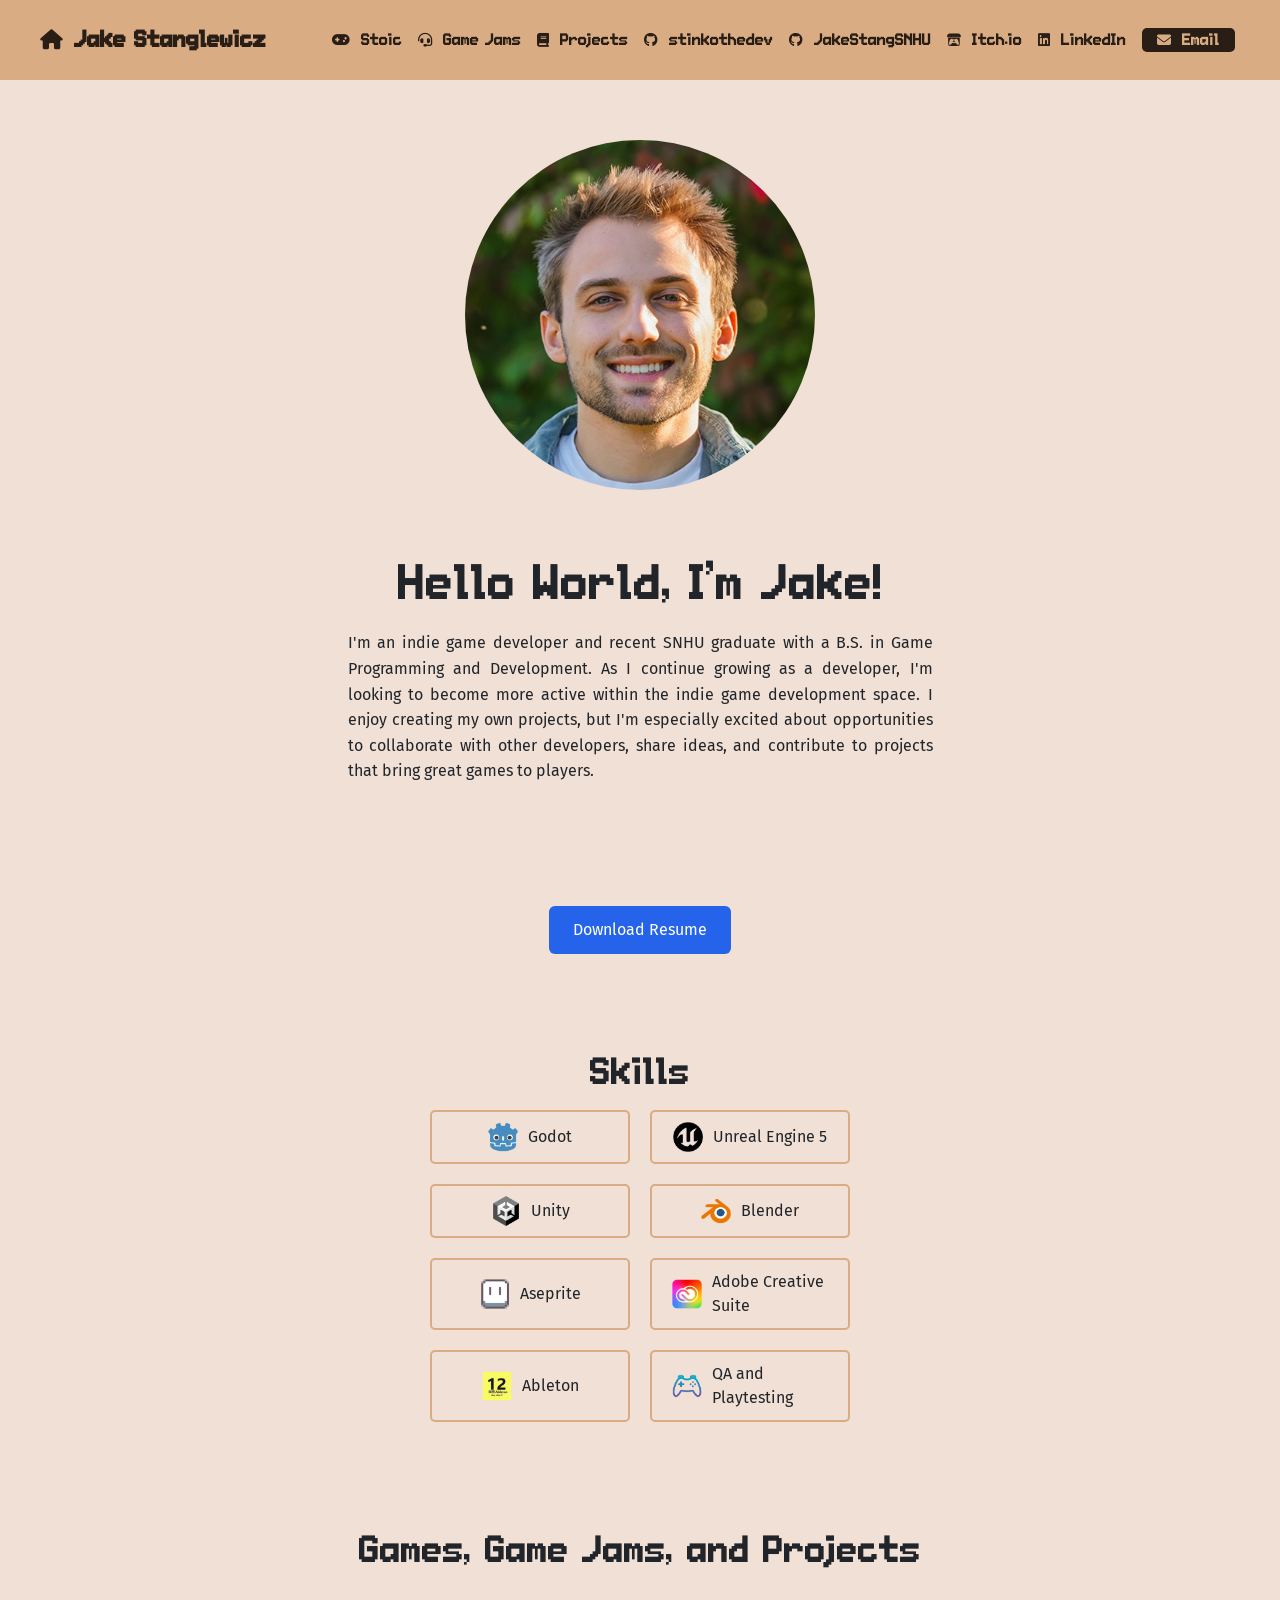
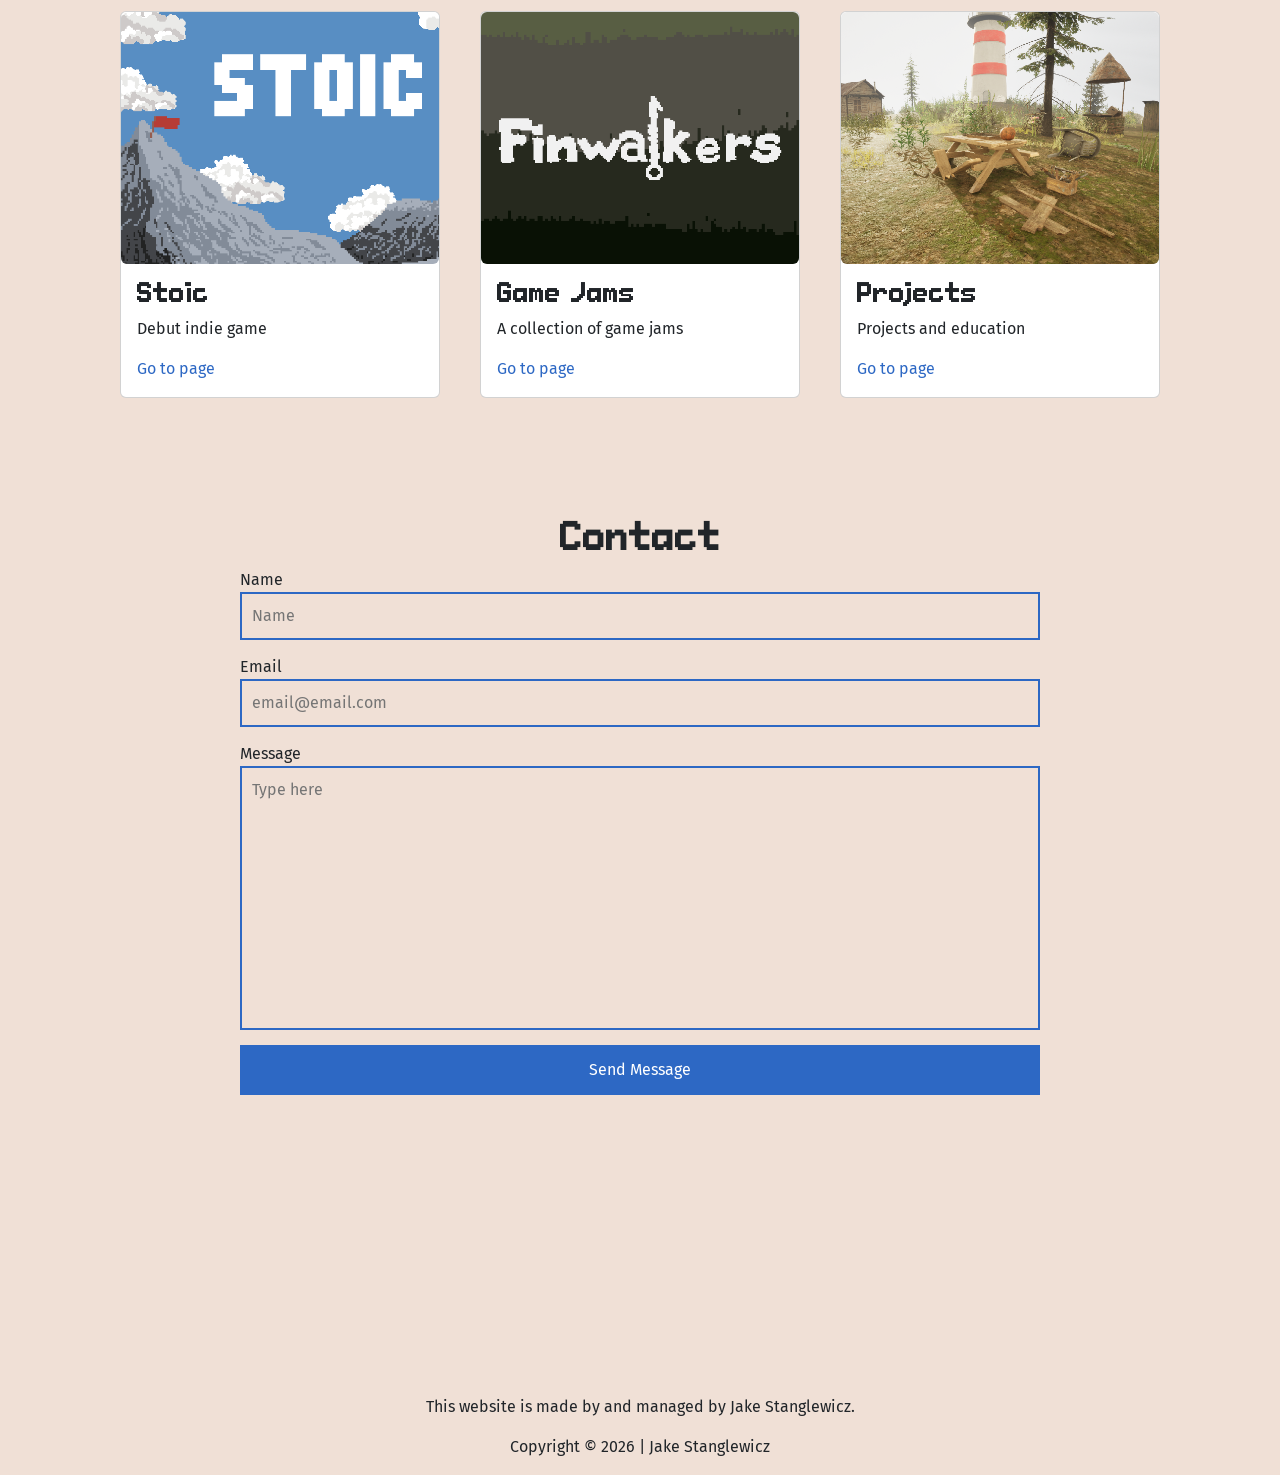
==== index.html @ 76872e25 "first commit" ====
<!DOCTYPE html>
<html lang="en">
<head>
    <meta charset="UTF-8">
    <meta name="viewport" content="width=device-width, initial-scale=1.0">
    <meta name="description" content="Welcome to my web development and design portfolio. Check out my latest work and projects.">

    <!-- Fonts Preconnect -->
    <link rel="preconnect" href="https://fonts.googleapis.com">
    <link rel="preconnect" href="https://fonts.gstatic.com" crossorigin>
    
    <link href="https://fonts.googleapis.com/css2?family=Fira+Sans:ital,wght@0,400;0,600;1,400;1,600&display=swap" rel="stylesheet">

    <link rel="stylesheet" href="https://cdnjs.cloudflare.com/ajax/libs/font-awesome/6.5.1/css/all.min.css" integrity="sha512-DTOQO9RWCH3ppGqcWaEA1BIZOC6xxalwEsw9c2QQeAIftl+Vegovlnee1c9QX4TctnWMn13TZye+giMm8e2LwA==" crossorigin="anonymous" referrerpolicy="no-referrer" />

    <!-- 1. The Local Bootstrap Style Link -->
    <link rel="stylesheet" href="bootstrap.min.css">

    <!-- Your Custom Stylesheet -->
    <link rel="stylesheet" href="styles.css">

    <title>Portfolio</title>
</head>

<body class="body-one">
    <!--- NAVBAR 1 - TOP LINKS -->
    <nav class="index-nav">
        <div class="left">
            <a href="/">
                <i class="fa-solid fa-house"></i>
                Jake Stanglewicz
            </a>
        </div>

        <div class="right">

            <a href="stoic.html" target="_blank" rel="noopener noreferrer">
                <i class="fa-solid fa-gamepad"></i>
                <span>Stoic</span>
            </a>

            <a href="gamejams.html" target="_blank" rel="noopener noreferrer">
                <i class="fa-solid fa-headset"></i>
                <span>Game Jams</span>
            </a>

            <a href="projects.html" target="_blank" rel="noopener noreferrer">
                <i class="fa-solid fa-book"></i>
                <span>Projects</span>
            </a>

            <!-- <a href="Experiences" target="_blank" rel="noopener noreferrer">
                <i class="fa-solid fa-handshake"></i>
                <span>Experiences</span>
            </a> -->

            <a href="https://github.com/stinkothedev" target="_blank" rel="noopener noreferrer">
                <i class="fa-brands fa-github"></i>
                <span>stinkothedev</span>
            </a>

            <a href="https://github.com/JakeStangSNHU" target="_blank" rel="noopener noreferrer">
                <i class="fa-brands fa-github"></i>
                <span>JakeStangSNHU</span>
            </a>


            <a href="https://stinkothedev.itch.io/" target="_blank" rel="noopener noreferrer">
                <i class="fa-brands fa-itch-io"></i>
                <span>Itch.io</span>
            </a>

            <a href="https://www.linkedin.com/in/jake-stanglewicz-2516b224b/" target="_blank" rel="noopener noreferrer">
                <i class="fa-brands fa-linkedin"></i>
                <span>LinkedIn</span>
            </a>

            <a href="mailto:jaketstang@outlook.com">
                <i class="fa-solid fa-envelope"></i>
                <span>Email</span>
            </a>

        </div>
    </nav>

    

    <main>


        <!-- Hero Headshot -->
         <section class="headshot-section">
            <div class="headshot">
                <img src="Images/hero-headshot-fixed.webp" alt="Jake Stanglewicz Headshot">
            </div>
         </section>

        <!--- Section 1: Hero -->
        <section class="hero-section">

            <div class="text">
                <h2>Hello World, I'm Jake!</h2>
                <p>I'm an indie game developer and recent SNHU graduate with a B.S. in Game Programming and Development. 
                    As I continue growing as a developer, I'm looking to become more active within the indie game development space. 
                    I enjoy creating my own projects, but I'm especially excited about opportunities to collaborate with other developers, 
                    share ideas, and contribute to projects that bring great games to players.</p>
            
                <!-- <div class="links">

                    <a href="#skills">
                        <i class="fa-solid fa-code"></i>
                        <span>Skills</span>
                    </a>

                    <a href="#gamesandprojects">
                        <i class="fa-solid fa-gamepad"></i>
                        <span>Games and Projects</span>
                    </a>

                    <a href="#contact">
                        <i class="fa-solid fa-envelope"></i>
                        <span>Contact</span>
                    </a> -->

                </div>
            </div>
        </section>

        <!-- SECTION: RESUME -->
        <section id="resume" class="resume-section">
            <a href="Resume/Oct 2026 Resume.pdf" download="My_Name_Resume.pdf" class="btn-download">
            Download Resume
            </a>
        </section>



        <!--- Section 2: Skills -->
        <section id="skills" class="skills-section">
            <h2>Skills</h2>

            <div class="cells">
                <div class="cell">
                    <img src="Images/godot-logo.webp" alt="godot logo">
                    <span>Godot</span>
                </div>

                <div class="cell">
                    <img src="Images/ue5-logo.webp" alt="ue5 logo">
                    <span>Unreal Engine 5</span>
                </div>

                <div class="cell">
                    <img src="Images/unity-logo.webp" alt="unity logo">
                    <span>Unity</span>
                </div>

                <div class="cell">
                    <img src="Images/blender-logo.webp" alt="blender logo">
                    <span>Blender</span>
                </div>

                <div class="cell">
                    <img src="Images/aseprite-logo.webp" alt="aseprite logo">
                    <span>Aseprite</span>
                </div>

                <div class="cell">
                    <img src="Images/adobe-logo.webp" alt="adobe logo">
                    <span>Adobe Creative Suite</span>
                </div>

                <div class="cell">
                    <img src="Images/ableton-logo.webp" alt="ableton logo">
                    <span>Ableton</span>
                </div>

                <div class="cell">
                    <img src="Images/playtest-logo.webp" alt="controller icon">
                    <span>QA and Playtesting</span>
                </div>

            </div>

        </section>



        <!--- Section 3 - GAMES - PROJECTS - EXPERIENCES -->
       <div id="gamesandprojects" class="pages-section">
        <h1>Games, Game Jams, and Projects</h1>



            <div class = center>

                <div class="cells">

                    <section class="card" style="max-width: 320px">
                        <img src="Images/Stoic/stoic-button-picture.png" class="card-img-top" alt="...">
                        <div class="card-body">
                            <h4 class="card-title">Stoic</h4>
                            <p class="card-text">Debut indie game</p>
                            <a href="stoic.html" class="btn-solid theme-primary">Go to page</a>
                        </div>
                    </section>

                    <section class="card" style="max-width: 320px">
                        <img src="Images/GameJams/finwalkers itchio picture.png" class="card-img-top" alt="...">
                        <div class="card-body">
                            <h4 class="card-title">Game Jams</h4>
                            <p class="card-text">A collection of game jams</p>
                            <a href="gamejams.html" class="btn-solid theme-primary">Go to page</a>
                        </div>
                    </section>

                    <section class="card" style="max-width: 320px">
                        <img src="Images/projects-capsule-env.png" class="card-img-top" alt="...">
                        <div class="card-body">
                            <h4 class="card-title">Projects</h4>
                            <p class="card-text">Projects and education</p>
                            <a href="projects.html" class="btn-solid theme-primary">Go to page</a>
                        </div>
                    </section>

                    <!-- <section class="card" style="max-width: 320px">
                        <img src="Images/experiences-capsule-temp.png" class="card-img-top" alt="...">
                        <div class="card-body">
                            <h4 class="card-title">Experiences</h4>
                            <p class="card-text">Things I've done</p>
                            <a href="experiences.html" class="btn-solid theme-primary">Go to page</a>
                        </div>
                    </section> -->

                </div>

            </div>

        </div>







        <!--- Section 4: Contact -->
        <section id="contact" class="contact-section">
            <h2>Contact</h2>

            <div class="group">

                <form>
                    <label for="name">Name</label>
                    <input type="name" id="name" placeholder="Name">

                    <label for="email">Email</label>
                    <input type="email" id="email" placeholder="email@email.com">

                    <label for="message">Message</label>
                    <textarea id="message" cols="30" rows="10" placeholder="Type here"></textarea>

                    <button type="submit">Send Message</button>
                </form>

            </div>


        </section>






        <section class="footer">
            <p>
                This website is made by and managed by Jake Stanglewicz.
            </p>
            <p>
                Copyright © 2026 | Jake Stanglewicz
            </p>

        </section>




    </main>

<script src="bootstrap.bundle.min.js"></script>
</body>
</html>
---- styles.css ----
/* Effects everything */
:root {
    --text-color: #291e16;
    --link-color: #2D68C4;
    --highlight-color: #702f3e;
    --background-color: #f0e0d6;
    --background-accent: #d9ac84;
}

@font-face {
  font-family: "Tengoku";
  src: url('Fonts/Tengoku.woff2') format('woff2');
  font-size: 16px;
  line-height: 16px;
  font-weight: normal;
  font-style: normal;
  font-display: swap; /* Helps text load faster */
  -webkit-font-smoothing: none;
  -moz-osx-font-smoothing: grayscale;
  -webkit-text-size-adjust: none;
  -moz-text-size-adjust: none;
  font-smooth: 16px;
  text-rendering: crispEdges;
  text-size-adjust: none;
  filter: contrast(100.00001%);
}

/* Resets styling of every element */
* {
    margin: 0;
    padding: 0;
    box-sizing: border-box;
}

/* Changing scroll in html */
html {
    scroll-behavior: smooth;
}

/* Setting up body text */
.body-one {
    font-family: 'Tengoku', sans-serif;
    background-color: var(--background-color);

}

/* Anchor Tags */
a {
    color: var(--link-color);
    text-decoration: none;
}

/* NAVBAR */
.index-nav {
    background-color: var(--background-accent);
    display: flex;
    justify-content: space-between;
    align-items: center;
    padding: 0 40px;
    height: 80px;
}
.index-nav .left i {
    margin-right: 3px;
}

/* NAVBAR LEFT */
.index-nav .left a{
    color: var(--text-color);
    font-size: 20px;
    font-weight: 600;
}

/* NAVBAR RIGHT */
.index-nav .right a{
    color: var(--text-color);
    font-size: 14px;
    margin: 0 5px;
}

/* NAVBAR RIGHT EMAIL (technically last one) */
.index-nav .right a:last-child {
    color: var(--background-accent);
    background-color: var(--text-color);
    padding: 5px 15px;
    border-radius: 5px;
}

/* NAVBAR RIGHT EMAIL SPAN (technically the span in general) */
.index-nav .right a span {
    margin-left: 5px;
}

/* Section 1: Hero*/
.hero-section {
    display: flex;
    justify-content: space-between;
    align-items: center;
    padding: 0 50px;
    margin: 50px 0;
    gap: 100px;
    margin-bottom: 100px;
}

.hero-section .text {
    text-align: center;
    width: 50%;
    margin-left: auto;
    margin-right: auto;
}

.hero-section .text h2 {
    font-size: 42px;
    margin: 20px;
}

.hero-section .text p {
    font-family: 'Fira Sans';
    font-weight: 400;
    font-style: normal;
    text-align: justify;
    max-width: 65ch;
    line-height: 1.6;
    margin-left: auto;
    margin-right: auto;
}

.hero-section .text .links {
    margin-top: 25px;
}

.hero-section .text .links a {
    display: inline-block;
    padding: 5px 10px;
    border: 2px solid var(--link-color);
    border-radius: 5px;
    margin-right: 10px;
    margin-bottom: 10px;
    transition: .1s;
}

.hero-section .text .links a:hover {
    color: var(--text-color);
    border: 2px solid var(--text-color);
}

.headshot {
    margin-top: 60px;
    margin-bottom: 0px;
    display: flex;
    justify-content: center;
}

.headshot img {
    width: 350px;
    border-radius: 50%;
}

/* Section 2: Skills*/
.skills-section {
    padding: 0 50px;
    margin-bottom: 100px;
}

.skills-section h2 {
    text-align: center;
    font-size: 32px;
}

.skills-section .text p {
    text-align: center;
    font-size: 16px;
    color: var(--text-color);
    margin-bottom: 20px;
}

.skills-section .cells {
    display: flex;
    justify-content: center;
    flex-wrap: wrap;
    width: 50%;
    margin-left: auto;
    margin-right: auto;
}

.skills-section .cells .cell {
    font-family: 'Fira Sans';
    font-weight: 400;
    font-style: normal;
    display: flex;
    justify-content: center;
    align-items: center;
    gap: 10px;

    width: 200px;
    padding: 10px 20px;
    margin: 10px;
    border: 2px solid var(--background-accent);
    border-radius: 5px;
}


.skills-section .cells .cell img {
    width: 30px;
    height: 30px;
    object-fit: contain;
    border-radius: 2px;
}

.resume-section {
    padding: 0 50px;
    margin-bottom: 100px;
    text-align: center;
    font-size: 32px;
}

.resume-section h2 {
    padding: 60px 20px;
}

.btn-download {
    display: inline-block;
    background-color: #2563eb; /* Modern Blue */
    color: #ffffff;
    padding: 12px 24px;
    font-family: 'Fira Sans';
    font-size: 16px;
    font-weight: 400;
    text-decoration: none;
    border-radius: 6px;
    transition: background-color 0.2s ease, transform 0.1s ease;
}

.btn-download:hover {
    background-color: #1d4ed8;
}

.btn-download:active {
    transform: scale(0.98);
}



/* Section 3: Stuff*/
.pages-section {
    padding: 0 50px;
    margin-bottom: 100px;
}

.pages-section h1 {
    text-align: center;
    font-size: 32px;
}

.pages-section .cells {
    display: flex;
    justify-content: center;
    flex-wrap: wrap;
    margin: 20px;
}

.pages-section .cells .card {
    margin: 20px;
}

.pages-section .cells .card p {
    font-family: 'Fira Sans';
}

.pages-section .cells .card a {
    font-family: 'Fira Sans';
}

.card-img-top {
  border-top-left-radius: 0.375rem;  /* Adjust this value to match your card */
  border-top-right-radius: 0.375rem;
  border-bottom-left-radius: 0.375rem;
  border-bottom-right-radius: 0.375rem;
}


/* Section 4: Contact*/
.contact-section {
    padding: 0 50px;
    margin-bottom: 300px;

}

.contact-section h2 {
    text-align: center;
    font-size: 35px;
}

.contact-section .group {
    gap: 50px;
    width: 800px;
    margin-left: auto;
    margin-right: auto;

}

.contact-section .group label {
    font-family: 'Fira Sans';
}

.contact-section .group .text {
    flex: 3;
    margin-top: 20px;
}

.contact-section .group form {
    flex: 3;
    display: flex;
    flex-direction: column;
}

.contact-section .group form input, 
.contact-section .group form textarea {
    font-family: 'Fira Sans', sans-serif;
    border: 2px solid var(--link-color);
    background-color: transparent;
    padding: 10px;
    margin-bottom: 15px;
    outline: none;
    resize: none;
}

.contact-section .group form button {
    font-size: 16px;
    font-family: 'Fira Sans', sans-serif;
    color: #fff;
    background-color: var(--link-color);
    border: none;
    height: 50px;
    cursor: pointer;
    transition: .1s;
}



.contact-section .group form button:hover {
    filter: brightness(.8);
}

.footer {
    display: flex;
    flex-direction: column;
    justify-content: center;
    align-items: center;
}

.footer p {
    font-family: 'Fira Sans';
}

/* Tablet View (Max-width: 992px) */
@media (max-width: 992px) {
    .index-nav {
        padding: 0 20px;
    }

    .hero-section {
        flex-direction: column-reverse;
        gap: 40px;
        padding: 0 20px;
        margin: 30px 0;
    }

    .hero-section .text {
        width: 100%;
    }

    .skills-section .cells {
        width: 80%;
    }

    .contact-section .group {
        width: 100%;
        flex-direction: column;
        gap: 20px;
    }
}

/* Mobile View (Max-width: 768px) */
@media (max-width: 768px) {
    .index-nav {
        height: 60px;
        padding: 0 15px;
    }

    /* Hide text labels in navbar, leaving only icons visible */
    .index-nav .left a {
        font-size: 0px; 
    }
    .index-nav .left a i {
        font-size: 20px; 
    }

    .index-nav .right a {
        font-size: 0px; 
        margin: 0 4px;
    }
    .index-nav .right a i {
        font-size: 18px; 
    }

    /* Fixed email button cropping: reset padding/dimensions 
    so it shapes around the icon */
    .index-nav .right a:last-child {
        padding: 8px 10px;
        font-size: 0px;
        display: inline-flex;
        align-items: center;
        justify-content: center;
        border-radius: 5px;
    }
    .index-nav .right a:last-child i {
        font-size: 16px;
        margin: 0;
    }
    .index-nav .right a:last-child span {
        display: none; /* ensures inner text span doesn't take up layout space */
    }

    .hero-section .text h2 {
        font-size: 32px;
    }

    .headshot img {
        width: 260px;
    }

    .skills-section .cells {
        width: 100%;
    }

    .skills-section .cells .cell {
        width: 100%;
        max-width: 280px;
    }

    .contact-section {
        padding: 0 20px;
        margin-bottom: 150px;
    }
}

/* Small Mobile View (Max-width: 480px) */
@media (max-width: 480px) {
    .hero-section .text h2 {
        font-size: 26px;
    }

    .hero-section .text p {
        font-size: 14px;
        text-align: left;
    }

    .headshot img {
        width: 200px;
    }
}
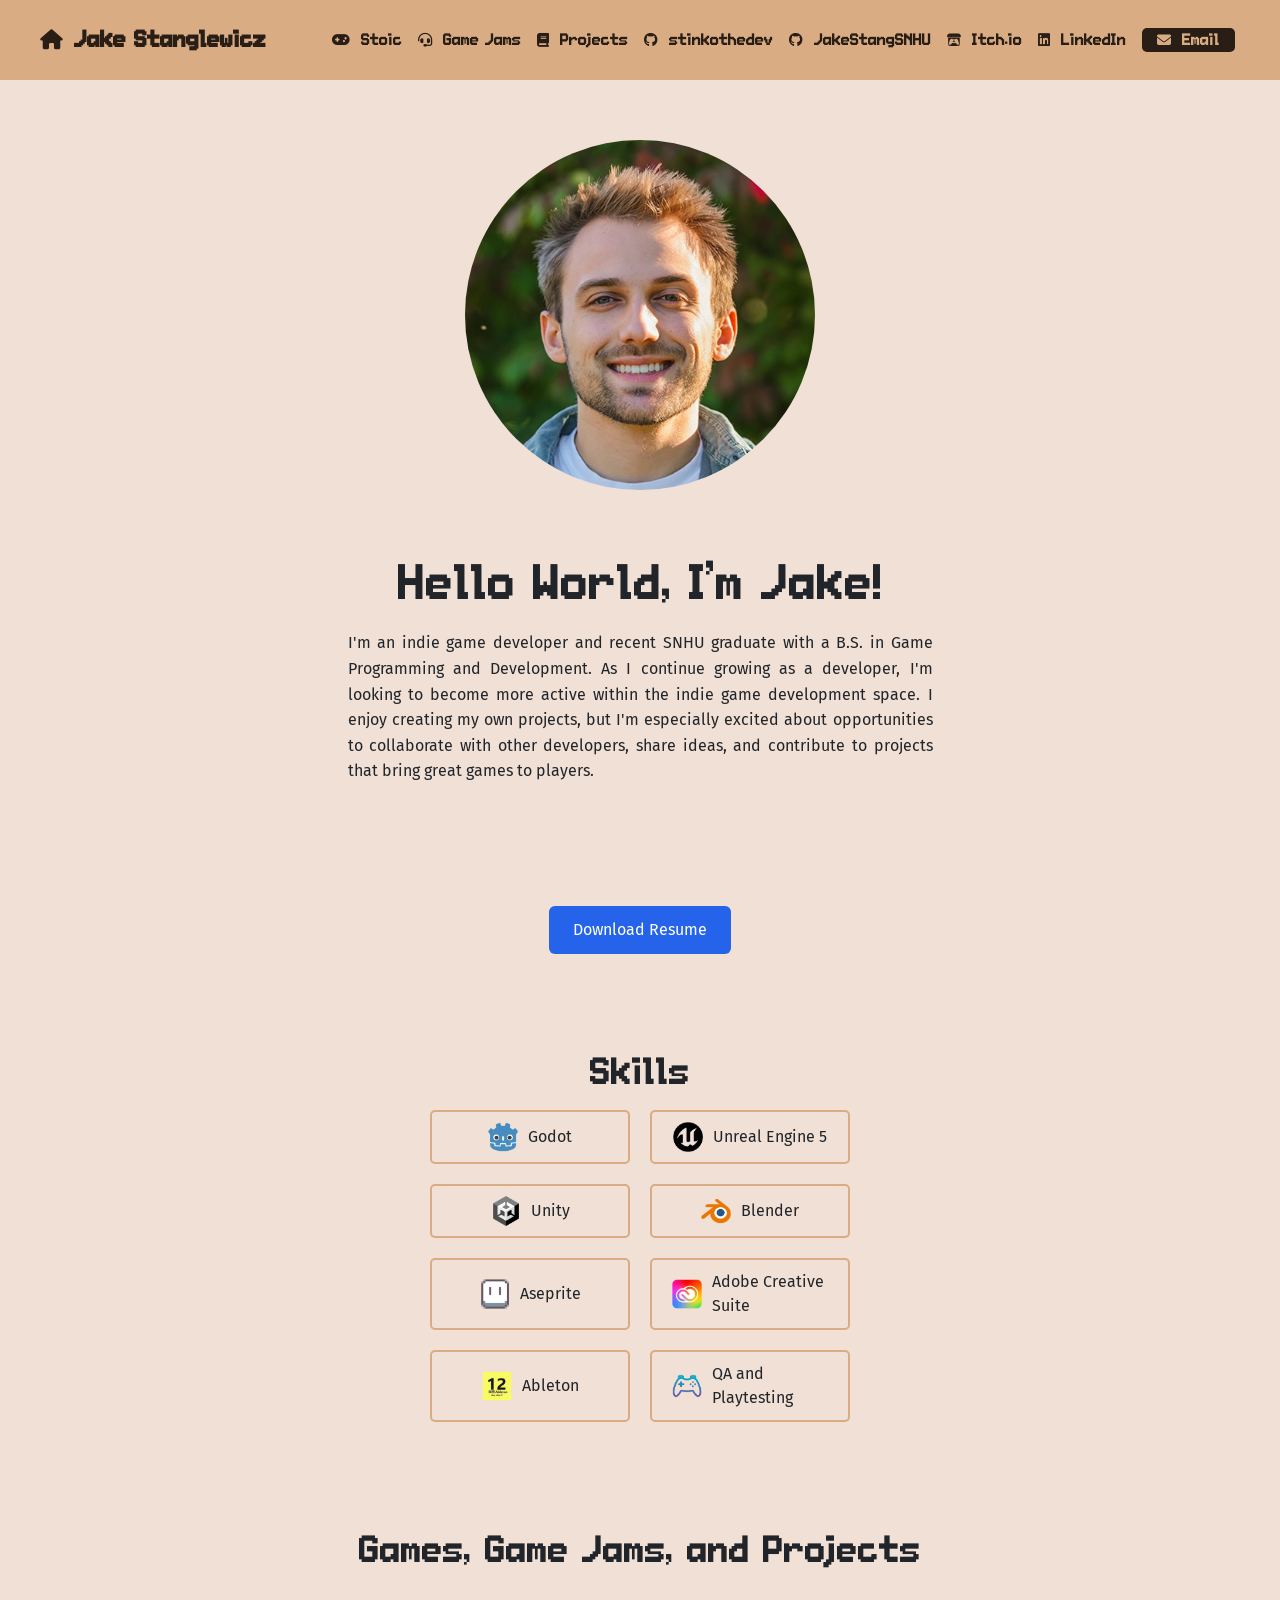
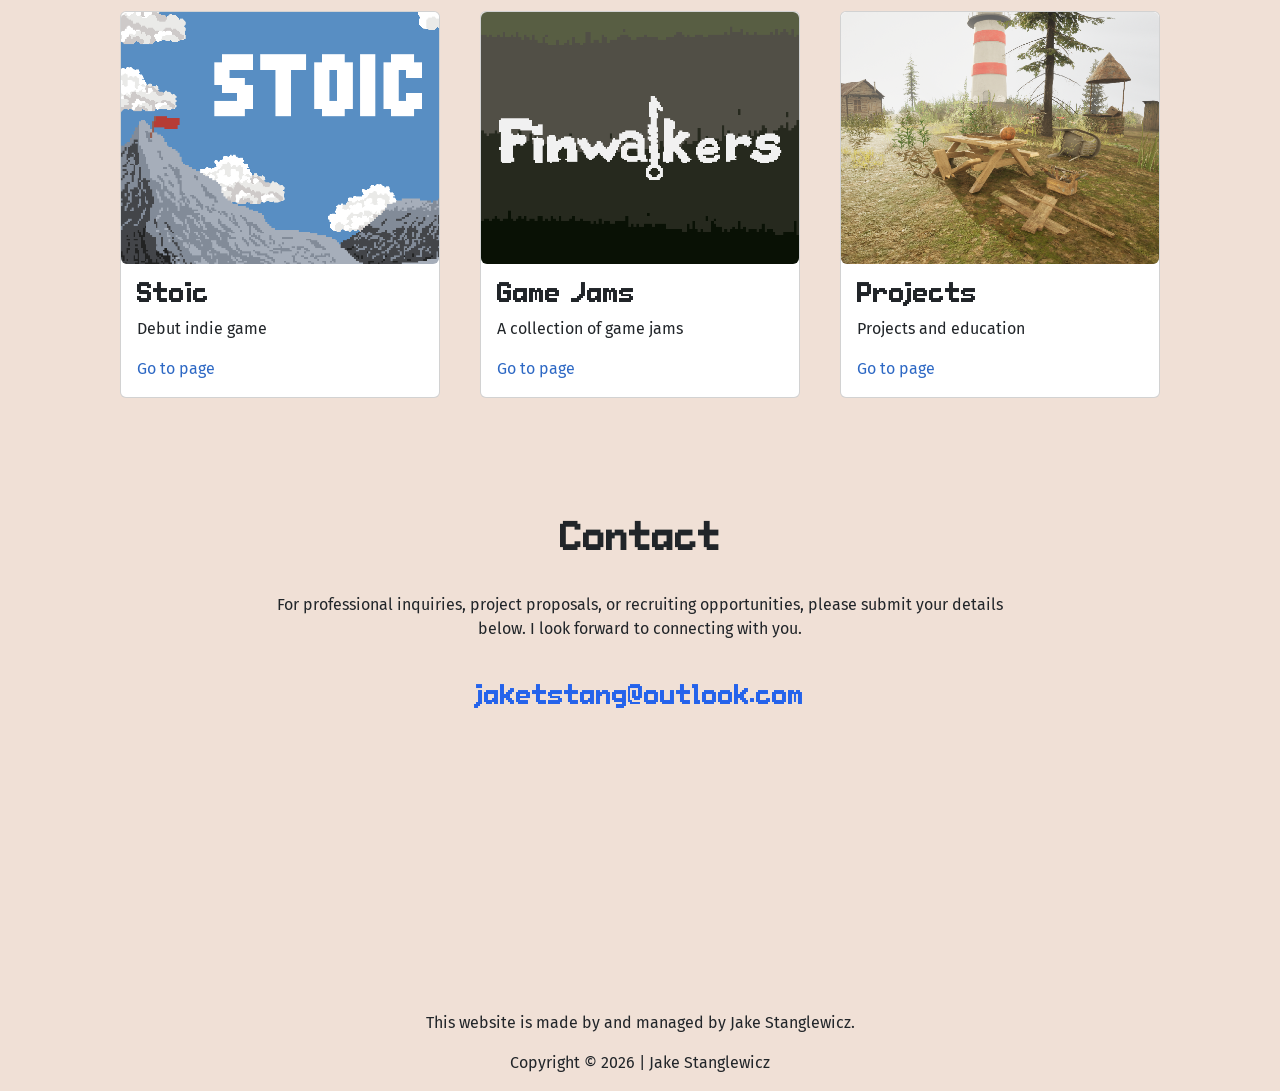
==== commit 552bca55: "Updated contact page, some bookmarks, and format" ====
--- a/index.html
+++ b/index.html
@@ -19,7 +19,7 @@
     <!-- Your Custom Stylesheet -->
     <link rel="stylesheet" href="styles.css">
 
-    <title>Portfolio</title>
+    <title>Jake Stanglewicz Portfolio</title>
 </head>
 
 <body class="body-one">
@@ -34,17 +34,17 @@
 
         <div class="right">
 
-            <a href="stoic.html" target="_blank" rel="noopener noreferrer">
+            <a href="stoic.html" target="_self" rel="noopener noreferrer">
                 <i class="fa-solid fa-gamepad"></i>
                 <span>Stoic</span>
             </a>
 
-            <a href="gamejams.html" target="_blank" rel="noopener noreferrer">
+            <a href="gamejams.html" target="_self" rel="noopener noreferrer">
                 <i class="fa-solid fa-headset"></i>
                 <span>Game Jams</span>
             </a>
 
-            <a href="projects.html" target="_blank" rel="noopener noreferrer">
+            <a href="projects.html" target="_self" rel="noopener noreferrer">
                 <i class="fa-solid fa-book"></i>
                 <span>Projects</span>
             </a>
@@ -128,7 +128,7 @@
 
         <!-- SECTION: RESUME -->
         <section id="resume" class="resume-section">
-            <a href="Resume/Oct 2026 Resume.pdf" download="My_Name_Resume.pdf" class="btn-download">
+            <a href="Resume/Oct V2 2026 Resume.pdf" download="JakeStang_Resume.pdf" class="btn-download">
             Download Resume
             </a>
         </section>
@@ -250,18 +250,9 @@
 
             <div class="group">
 
-                <form>
-                    <label for="name">Name</label>
-                    <input type="name" id="name" placeholder="Name">
-
-                    <label for="email">Email</label>
-                    <input type="email" id="email" placeholder="email@email.com">
-
-                    <label for="message">Message</label>
-                    <textarea id="message" cols="30" rows="10" placeholder="Type here"></textarea>
-
-                    <button type="submit">Send Message</button>
-                </form>
+                <p>For professional inquiries, project proposals, or recruiting opportunities, please submit your details below. 
+                    I look forward to connecting with you.</p>
+                <h1>jaketstang@outlook.com</h1>
 
             </div>
 
--- a/styles.css
+++ b/styles.css
@@ -298,41 +298,16 @@
 
 }
 
-.contact-section .group label {
-    font-family: 'Fira Sans';
-}
-
-.contact-section .group .text {
-    flex: 3;
-    margin-top: 20px;
-}
-
-.contact-section .group form {
-    flex: 3;
-    display: flex;
-    flex-direction: column;
-}
-
-.contact-section .group form input, 
-.contact-section .group form textarea {
-    font-family: 'Fira Sans', sans-serif;
-    border: 2px solid var(--link-color);
-    background-color: transparent;
-    padding: 10px;
-    margin-bottom: 15px;
-    outline: none;
-    resize: none;
-}
-
-.contact-section .group form button {
-    font-size: 16px;
-    font-family: 'Fira Sans', sans-serif;
-    color: #fff;
-    background-color: var(--link-color);
-    border: none;
-    height: 50px;
-    cursor: pointer;
-    transition: .1s;
+.contact-section .group p {
+    font-family: 'Fira Sans';
+    text-align: center;
+    padding: 25px 25px;
+}
+
+.contact-section .group h1 {
+    text-align: center;
+    color: #2563eb;
+    font-size: 24px;
 }
 
 
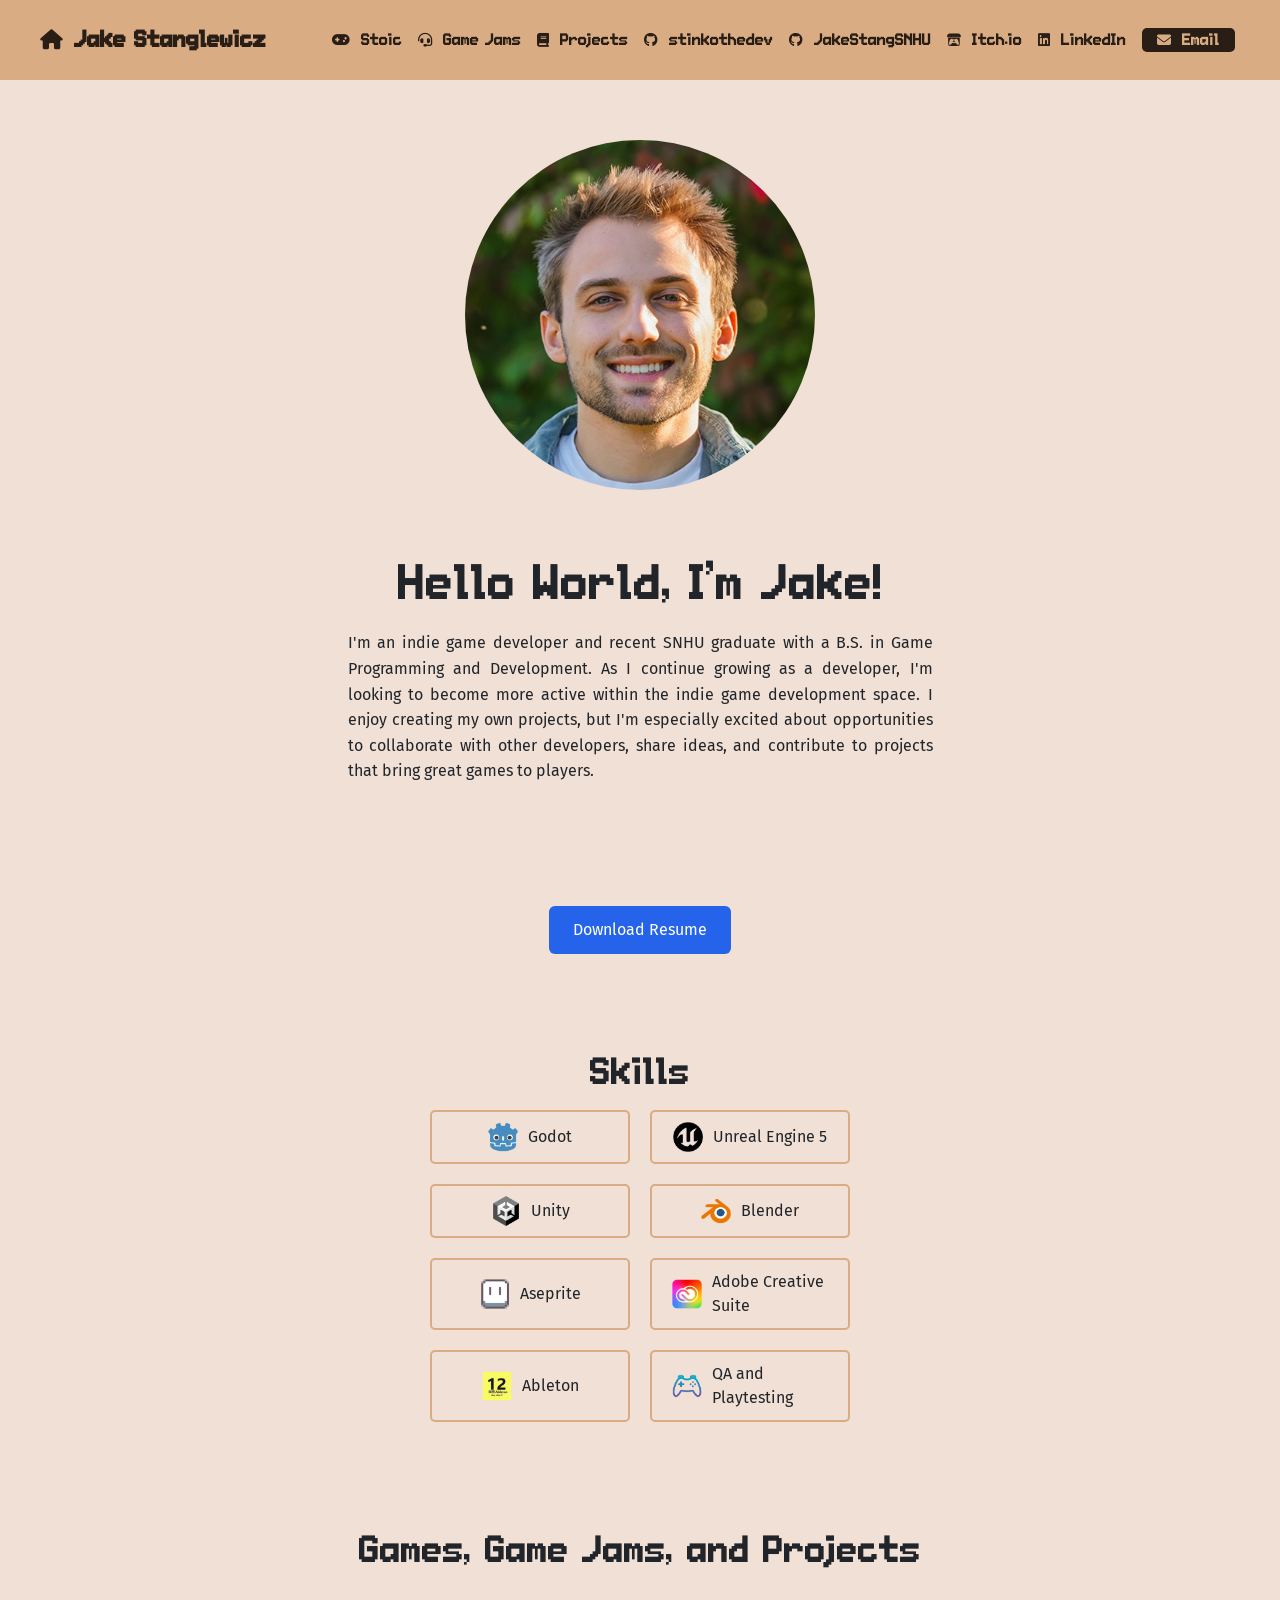
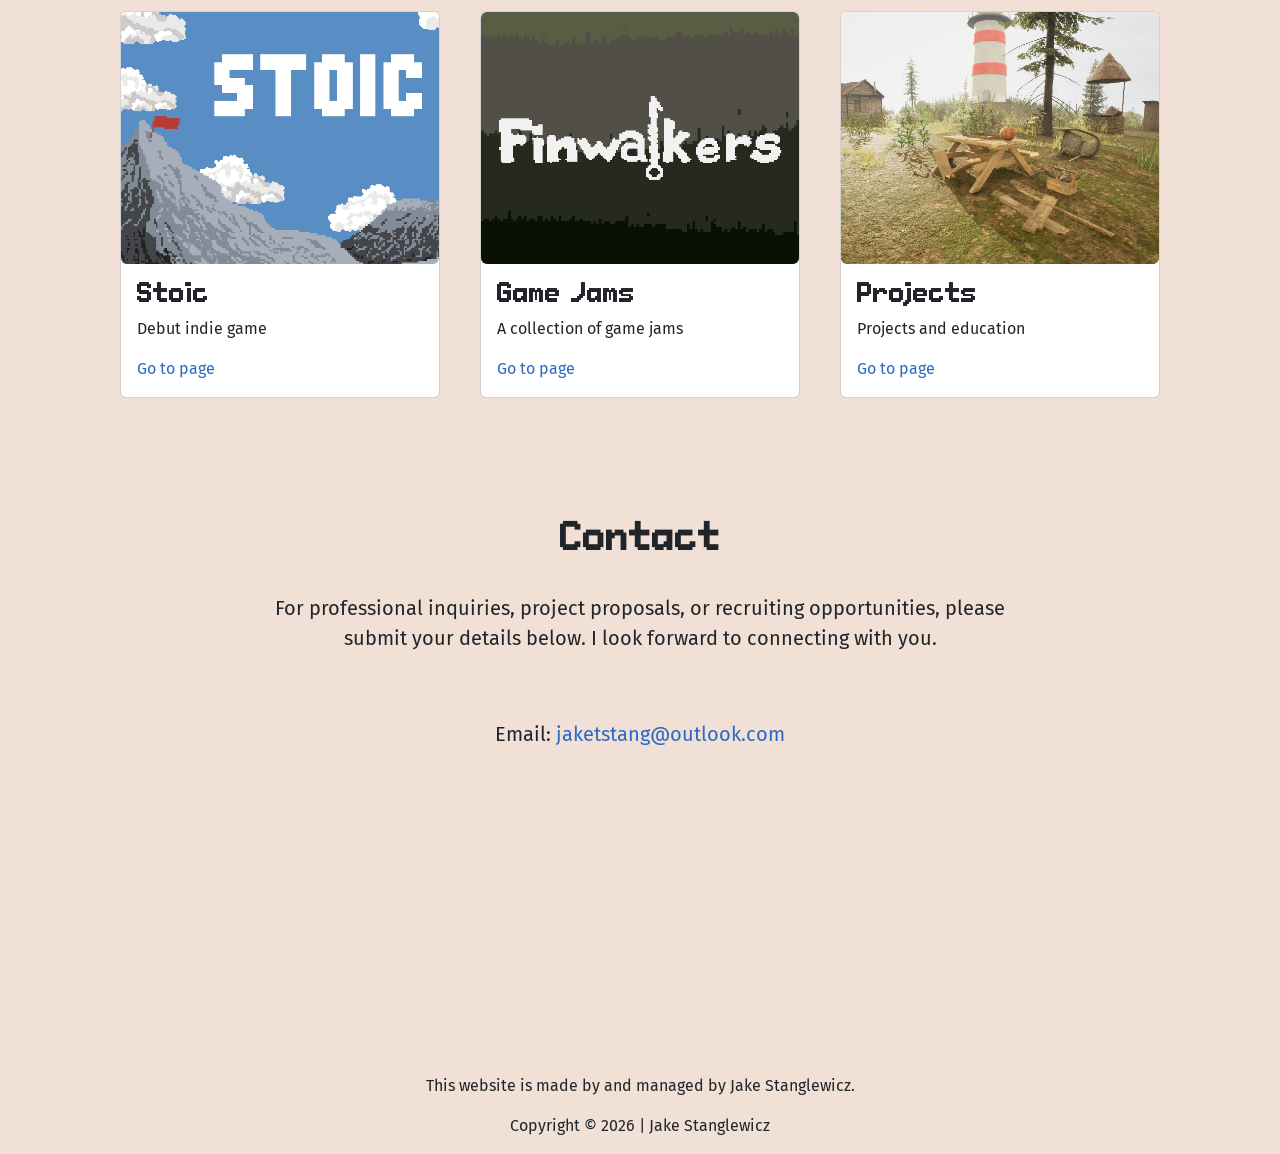
==== commit 860296c5: "Updated email section" ====
--- a/index.html
+++ b/index.html
@@ -252,7 +252,7 @@
 
                 <p>For professional inquiries, project proposals, or recruiting opportunities, please submit your details below. 
                     I look forward to connecting with you.</p>
-                <h1>jaketstang@outlook.com</h1>
+                <p>Email: <a href="mailto:jaketstang@outlook.com">jaketstang@outlook.com</a></p>
 
             </div>
 
--- a/styles.css
+++ b/styles.css
@@ -302,13 +302,10 @@
     font-family: 'Fira Sans';
     text-align: center;
     padding: 25px 25px;
-}
-
-.contact-section .group h1 {
-    text-align: center;
-    color: #2563eb;
-    font-size: 24px;
-}
+    font-size: 20px;
+}
+
+
 
 
 
